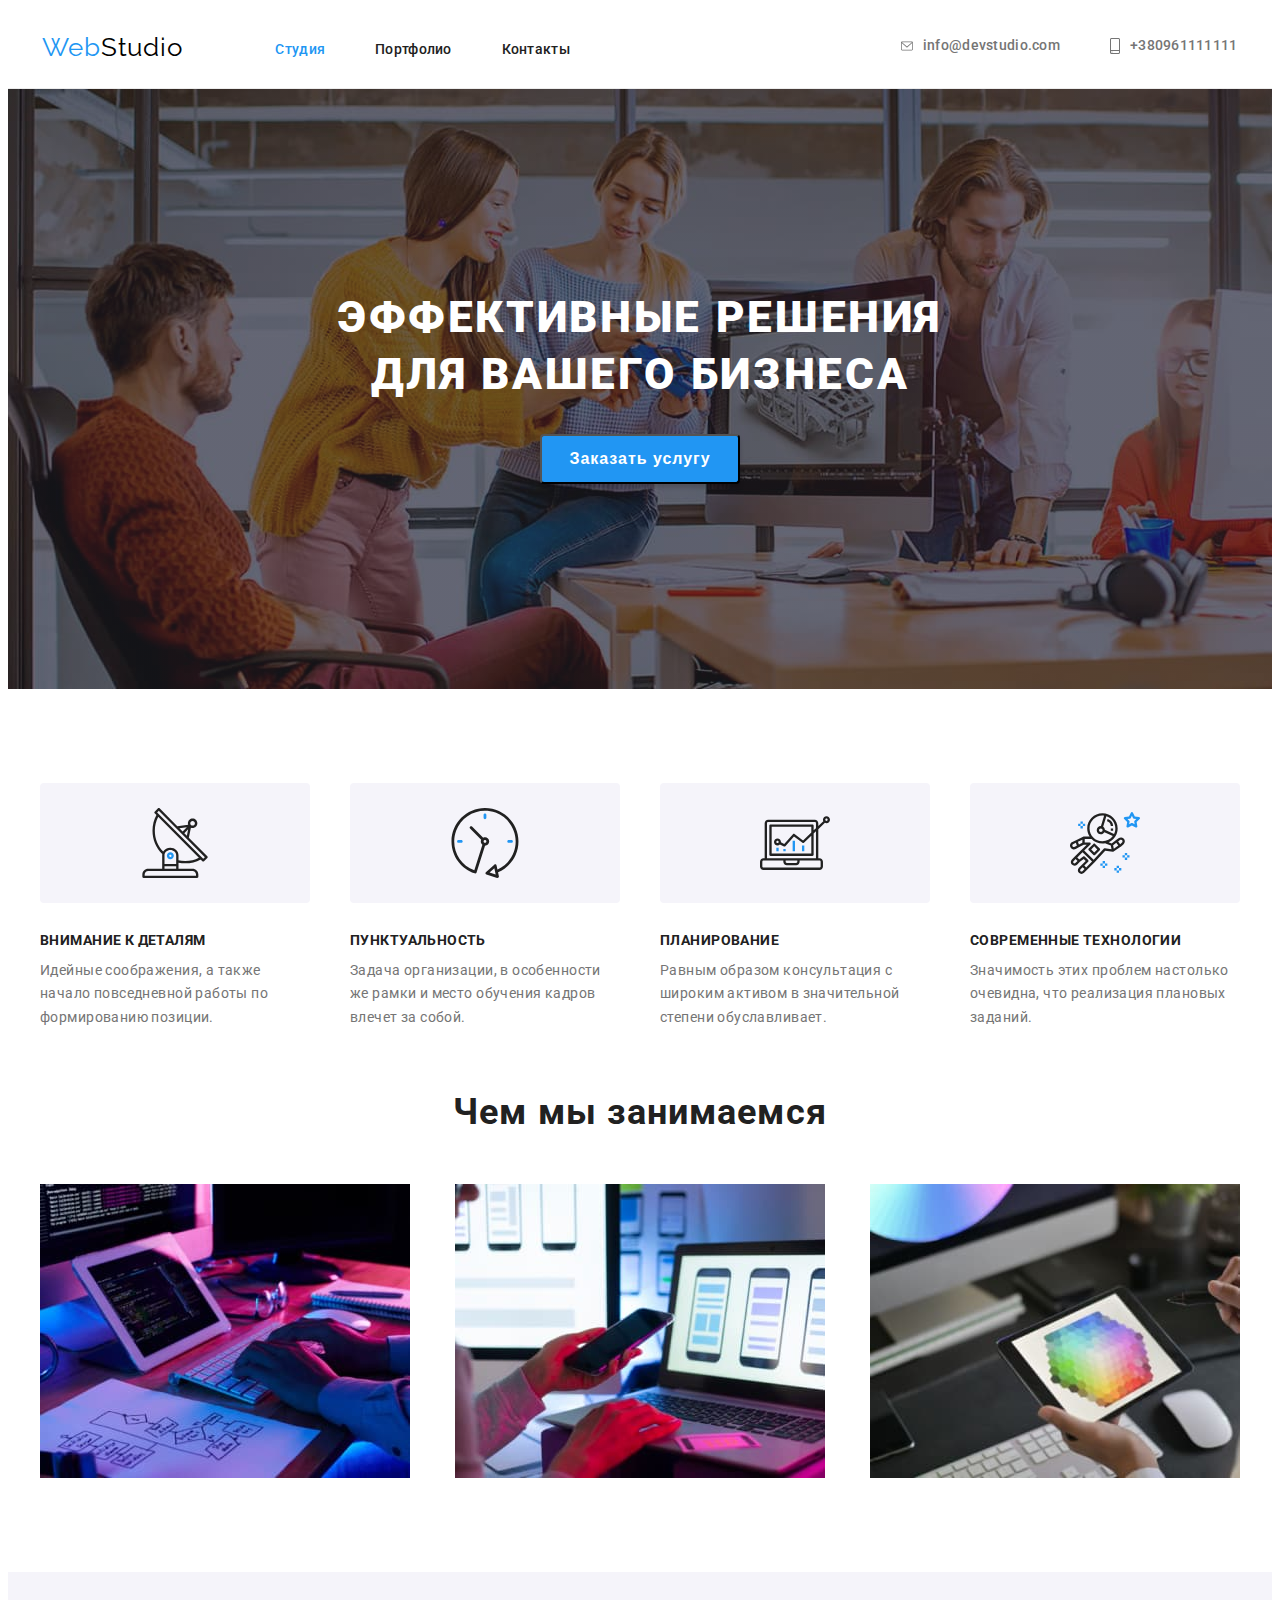
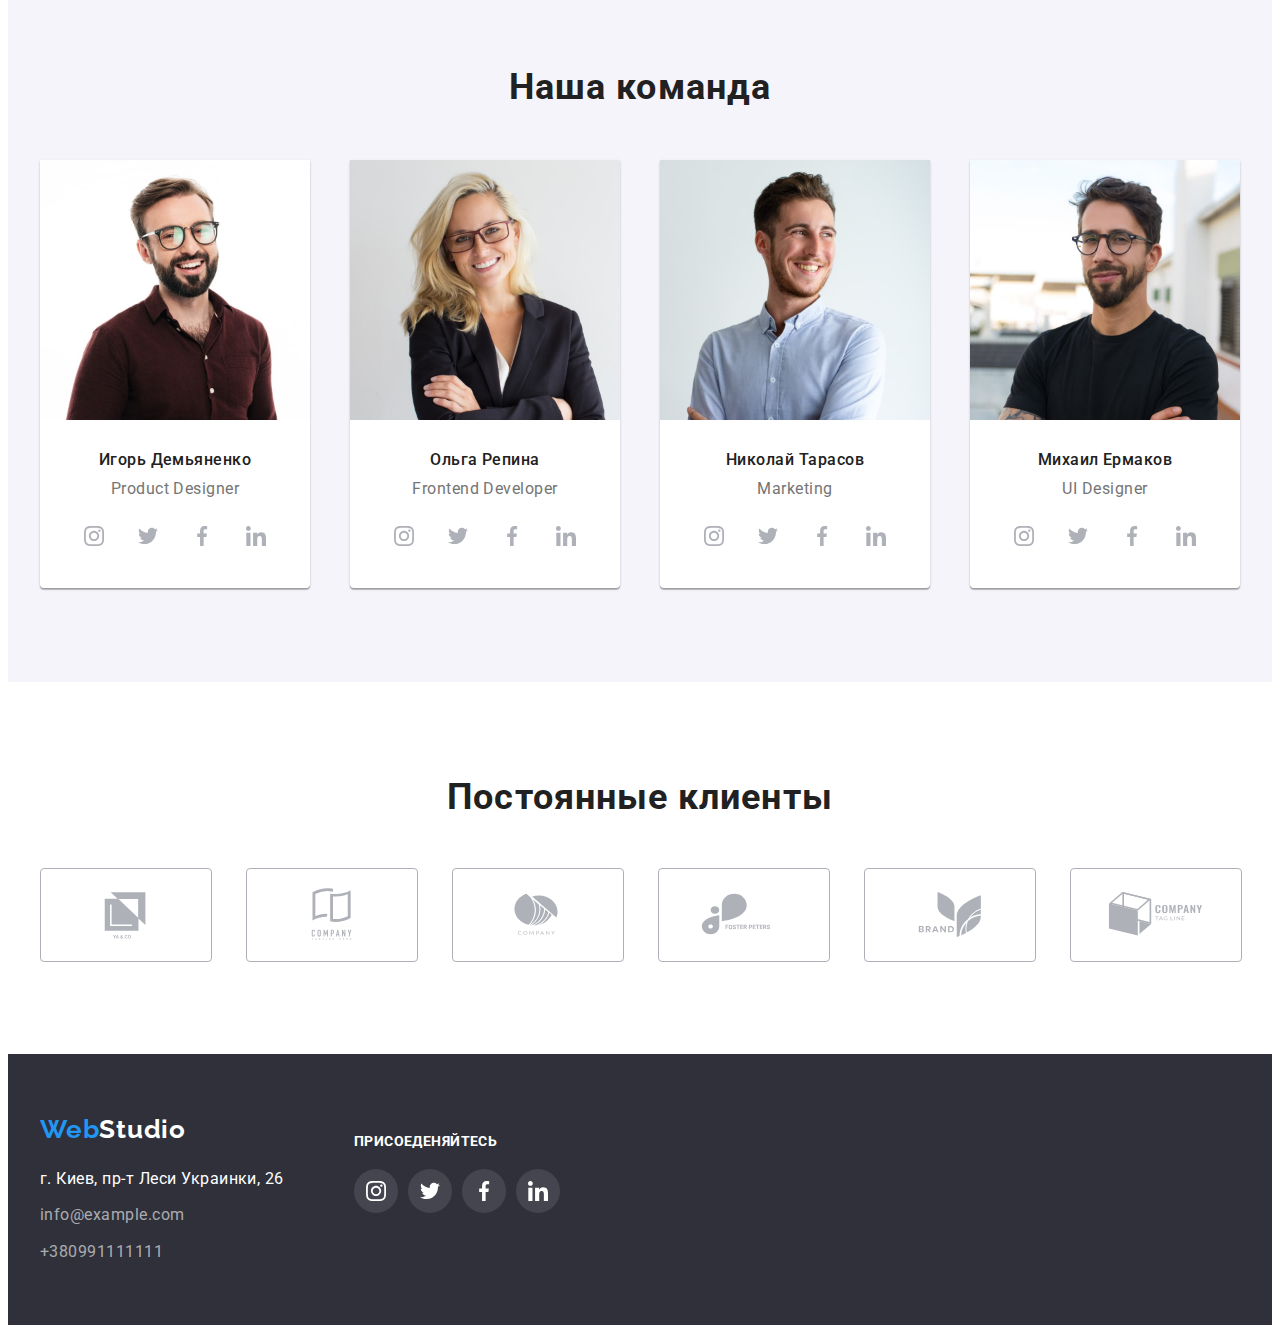
==== index.html @ 8c32306e "Add files via upload" ====
<!DOCTYPE html>
<html lang="ru">
<head>
    <meta charset="UTF-8">
    <meta http-equiv="X-UA-Compatible" content="IE=edge">
    <meta name="viewport" content="width=device-width, initial-scale=1.0">
    <title>Document</title>
    <link rel="preconnect" href="https://fonts.googleapis.com">
    <link rel="preconnect" href="https://fonts.gstatic.com" crossorigin>
    <link href="https://fonts.googleapis.com/css2?family=Raleway:wght@700&family=Roboto:wght@400;500;700;900&display=swap" rel="stylesheet">
    <link rel="stylesheet" href="https://cdnjs.cloudflare.com/ajax/libs/modern-normalize/1.1.0/modern-normalize.min.css" integrity="sha512-wpPYUAdjBVSE4KJnH1VR1HeZfpl1ub8YT/NKx4PuQ5NmX2tKuGu6U/JRp5y+Y8XG2tV+wKQpNHVUX03MfMFn9Q==" crossorigin="anonymous" referrerpolicy="no-referrer" />
    <link rel="stylesheet" href="./css/style.css">
</head>
<body class="body">

    <!--Шапка сайта-->

    <header class="head">
        <div class="header container">
           
            <a class="logo" href="index.html"> <span class="web-style">Web</span><span class="studio-style">Studio</span> </a>
     
            <nav class="nav-box">
                <ul class="nav-links">
                    <li class="nav-items"><a href="index.html" class="nav-link active-page">Студия</a></li>
                    <li class="nav-items"><a href="portfolio.html" class="nav-link">Портфолио</a></li>
                    <li class="nav-items"><a href="" class="nav-link">Контакты</a></li>
                </ul>
                <ul class="link-box">
                    <li class="mail">
                        <a href="mailto:info@devstudio.com" class="link-box_mail">
                            <svg class="card-icon" width="12" height="16">
                                <use href="./img/sprite.svg#icon-envelope"></use>
                            </svg>
                            info@devstudio.com
                        </a>
                    </li>
                    <li>
                        <a href="tel:+380961111111" class="link-box_phone">
                            <svg class="card-icon" width="10" height="16">
                                <use href="./img/sprite.svg#icon-smartphone"></use>
                            </svg>
                            +380961111111
                        </a>
                    </li>
                </ul>
            </nav>
        </div>

    </header>
       
    <main>
        
        <!-- Герой -->

        <section class="hero-box">
            <div class="container">
                <h1 class="slogan-box">Эффективные решения для вашего бизнеса</h1>
                <button type="button" class="button"> Заказать услугу</button>
            </div>
            
        </section>
        
        <!-- Инструменты работы -->
        
        <section class="work-tools">
            <div class="container">
                <ul class="work-tools_box">
                    <li class="work-tools_list">
                        <div class="work-tools-icon" href="#">
                            <svg class="tools-icon" width="70" height="70">
                                <use href="./img/symbol-defs.svg#icon-antenna" width="70" height="70"></use>
                            </svg>
                        </div>
                        <h3 class="work-tools_name">Внимание к деталям</h3>
                        <p class="work-tools_text">Идейные соображения, а также начало повседневной работы по формированию позиции.</p>
                    </li>
                    <li class="work-tools_list">
                        <div class="work-tools-icon" href="#">
                            <svg class="tools-icon" width="70" height="70">
                                <use href="./img/symbol-defs.svg#icon-clock" width="70" height="70"></use>
                            </svg>
                        </div>
                        <h3 class="work-tools_name">Пунктуальность</h3>
                        <p class="work-tools_text">Задача организации, в особенности же рамки и место обучения кадров влечет за собой.</p>
                    </li>
                    <li class="work-tools_list">
                        <div class="work-tools-icon" href="#">
                            <svg class="tools-icon" width="70" height="70">
                                <use href="./img/symbol-defs.svg#icon-diagram" width="70" height="70"></use>
                            </svg>
                        </div>
                        <h3 class="work-tools_name">Планирование</h3>
                        <p class="work-tools_text">Равным образом консультация с широким активом в значительной степени обуславливает.</p>
                    </li>
                    <li class="work-tools_list">
                        <div class="work-tools-icon" href="#">
                            <svg class="tools-icon" width="70" height="70">
                                <use href="./img/symbol-defs.svg#icon-astronaut" width="70" height="70"></use>
                            </svg>
                        </div>
                        <h3 class="work-tools_name">Современные технологии</h3>
                        <p class="work-tools_text">Значимость этих проблем настолько очевидна, что реализация плановых заданий.</p>
                    </li>
                </ul>
            </div>
        </section>
    
        <!--Чем занимаемся-->
        
        <section class="specification">
            <div class="container">
                <h2>Чем мы занимаемся</h2>
                <div class="specification-box">
                    <ul class="specification-list">
                        <li class="specification-item"><img src="./img/box1.jpg"
                            alt="Наша-спецификация-1"
                            width="370"
                            height="294"></li>
                        <li class="specification-item"><img src="./img/box2.jpg" 
                            alt="Наша-спецификация-2"
                            width="370"
                            height="294"></li>
                        <li class="specification-item"><img src="./img/box3.jpg" 
                            alt="Наша-спецификация-3"
                            width="370"
                            height="294"></li>
                    </ul>    
                </div>
            </div>
            
        </section>
        
        <!--Наша команда-->

        <section class="team">
            <h2 class="team-name">Наша команда</h2>
            <div class="container">
                <ul class="team-list">
                    <li class="team-item">
                        <div class="team-card">
                            <img src="./img/img1.jpg" alt="Игорь Демьяненко" 
                            width="270" 
                            height="260">
                            <h3 class="team-member-name">Игорь Демьяненко</h3>
                            <p class="team-member-specification">Product Designer</p>
                            <ul class="social-links">
                                <li class="social-link">
                                    <a class="link-icon" href="#">
                                        <svg class="social-icon" width="20" height="20">
                                            <use href="./img/sprite.svg#icon-instagram"></use>
                                        </svg>
                                    </a>
                                </li>
                                <li class="social-link">
                                    <a class="link-icon" href="#">
                                        <svg class="social-icon" width="20" height="20">
                                            <use href="./img/sprite.svg#icon-twitter"></use>
                                        </svg>
                                    </a>
                                </li>
                                <li class="social-link">
                                    <a class="link-icon" href="#">
                                        <svg class="social-icon" width="20" height="20">
                                            <use href="img/sprite.svg#icon-facebook"></use>
                                        </svg>
                                    </a>
                                </li>
                                <li class="social-link">
                                    <a class="link-icon" href="#">
                                        <svg class="social-icon" width="20" height="20">
                                            <use href="./img/sprite.svg#icon-linkedin"></use>
                                        </svg>
                                    </a>
                                </li>
                            </ul>
                        </div>
                        
                    </li>
                    <li class="team-item">
                        <div class="team-card">
                            <img src="./img/img2.jpg" alt="Ольга Репина"
                            width="270" 
                            height="260">
                            <h3 class="team-member-name">Ольга Репина</h3>
                            <p class="team-member-specification">Frontend Developer</p>
                            <ul class="social-links">
                                <li class="social-link">
                                    <a class="link-icon" href="#">
                                        <svg class="social-icon" width="20" height="20">
                                            <use href="./img/sprite.svg#icon-instagram"></use>
                                        </svg>
                                    </a>
                                </li>
                                <li class="social-link">
                                    <a class="link-icon" href="#">
                                        <svg class="social-icon" width="20" height="20">
                                            <use href="./img/sprite.svg#icon-twitter"></use>
                                        </svg>
                                    </a>
                                </li>
                                <li class="social-link">
                                    <a class="link-icon" href="#">
                                        <svg class="social-icon" width="20" height="20">
                                            <use href="img/sprite.svg#icon-facebook"></use>
                                        </svg>
                                    </a>
                                </li>
                                <li class="social-link">
                                    <a class="link-icon" href="#">
                                        <svg class="social-icon" width="20" height="20">
                                            <use href="./img/sprite.svg#icon-linkedin"></use>
                                        </svg>
                                    </a>
                                </li>
                            </ul>
                        </div>
                    </li>
                    <li class="team-item">
                        <div class="team-card">
                            <img src="./img/img3.jpg" alt="Николай Тарасов"
                            width="270" 
                            height="260">
                            <h3 class="team-member-name">Николай Тарасов</h3>
                            <p class="team-member-specification">Marketing</p>
                            <ul class="social-links">
                                <li class="social-link">
                                    <a class="link-icon" href="#">
                                        <svg class="social-icon" width="20" height="20">
                                            <use href="./img/sprite.svg#icon-instagram"></use>
                                        </svg>
                                    </a>
                                </li>
                                <li class="social-link">
                                    <a class="link-icon" href="#">
                                        <svg class="social-icon" width="20" height="20">
                                            <use href="./img/sprite.svg#icon-twitter"></use>
                                        </svg>
                                    </a>
                                </li>
                                <li class="social-link">
                                    <a class="link-icon" href="#">
                                        <svg class="social-icon" width="20" height="20">
                                            <use href="img/sprite.svg#icon-facebook"></use>
                                        </svg>
                                    </a>
                                </li>
                                <li class="social-link">
                                    <a class="link-icon" href="#">
                                        <svg class="social-icon" width="20" height="20">
                                            <use href="./img/sprite.svg#icon-linkedin"></use>
                                        </svg>
                                    </a>
                                </li>
                            </ul>
                        </div>
                    </li>
                    <li class="team-item">
                        <div class="team-card">
                            <img src="./img/img4.jpg" alt="Михаил Ермаков"
                            width="270" 
                            height="260">
                            <h3 class="team-member-name">Михаил Ермаков</h3>
                            <p class="team-member-specification">UI Designer</p>
                            <ul class="social-links">
                                <li class="social-link">
                                    <a class="link-icon" href="#">
                                        <svg class="social-icon" width="20" height="20">
                                            <use href="./img/sprite.svg#icon-instagram"></use>
                                        </svg>
                                    </a>
                                </li>
                                <li class="social-link">
                                    <a class="link-icon" href="#">
                                        <svg class="social-icon" width="20" height="20">
                                            <use href="./img/sprite.svg#icon-twitter"></use>
                                        </svg>
                                    </a>
                                </li>
                                <li class="social-link">
                                    <a class="link-icon" href="#">
                                        <svg class="social-icon" width="20" height="20">
                                            <use href="img/sprite.svg#icon-facebook"></use>
                                        </svg>
                                    </a>
                                </li>
                                <li class="social-link">
                                    <a class="link-icon" href="#">
                                        <svg class="social-icon" width="20" height="20">
                                            <use href="./img/sprite.svg#icon-linkedin"></use>
                                        </svg>
                                    </a>
                                </li>
                            </ul>
                        </div>
                    </li>
                </ul>
            </div>
        </section>

        <!-- Постоянные клиенты -->

        <section class="regular-customers">
            <div class="container">
                <h2 class="customers-name">Постоянные клиенты</h2>
                <ul class="customer-box">
                    <li class="customers-list">
                        <a class="customer-link" href="#">
                            <svg width="106" height="60">
                                <use href="img/sprite.svg#icon-Logo1"></use>
                            </svg>
                        </a>
                    </li>
                    <li class="customers-list">
                        <a class="customer-link" href="#">
                            <svg width="106" height="60">
                                <use href="img/sprite.svg#icon-Logo2"></use>
                            </svg>
                        </a>
                    </li>
                    <li class="customers-list">
                        <a class="customer-link" href="#">
                            <svg width="106" height="60">
                                <use href="img/sprite.svg#icon-Logo3"></use>
                            </svg>
                        </a>
                    </li>
                    <li class="customers-list">
                        <a class="customer-link" href="#">
                            <svg width="106" height="60">
                                <use href="img/sprite.svg#icon-Logo4"></use>
                            </svg>
                        </a>
                    </li>
                    <li class="customers-list">
                        <a class="customer-link" href="#">
                            <svg width="106" height="60">
                                <use href="img/sprite.svg#icon-Logo5"></use>
                            </svg>
                        </a>
                    </li>
                    <li class="customers-list">
                        <a class="customer-link" href="#">
                            <svg width="106" height="60">
                                <use href="img/sprite.svg#icon-Logo6"></use>
                            </svg>
                        </a>
                    </li>
                </ul>
            </div>
        </section>
    </main>

    <!-- Футер -->

    
    <footer class="footer">
        <div class="container column">
            <div class="nav-footer">
                <a class="logo-footer" href="index.html"> <span class="web-style-footer">Web</span><span class="studio-style-footer">Studio</span> </a>
                <address>
                    <ul>
                        <li class="footer-box">
                            <p class="footer-link location">г. Киев, пр-т Леси Украинки, 26</p>
                        </li>
                        <li class="footer-box">
                            <a class="footer-link" href="mailto:info@example.com">info@example.com</a>
                        </li>
                        <li class="footer-box">
                            <a class="footer-link" href="tel:+380991111111">+380991111111</a>
                        </li>
                    </ul>
                </address>
            </div>
            <div>
                <h4 class="footer-icon-name">ПРИСОЕДЕНЯЙТЕСЬ</h4>
                <ul class="social-links in-footer">
                    <li class="social-link">
                        <a class="link-icon foot" href="#">
                            <svg class="social-icon in-foot" width="20" height="20">
                                <use href="./img/sprite.svg#icon-instagram"></use>
                            </svg>
                        </a>
                    </li>
                    <li class="social-link">
                        <a class="link-icon foot" href="#">
                            <svg class="social-icon in-foot" width="20" height="20">
                                <use href="./img/sprite.svg#icon-twitter"></use>
                            </svg>
                        </a>
                    </li>
                    <li class="social-link">
                        <a class="link-icon foot" href="#">
                            <svg class="social-icon in-foot" width="20" height="20">
                                <use href="img/sprite.svg#icon-facebook"></use>
                            </svg>
                        </a>
                    </li>
                    <li class="social-link">
                        <a class="link-icon foot" href="#">
                            <svg class="social-icon in-foot" width="20" height="20">
                                <use href="./img/sprite.svg#icon-linkedin"></use>
                            </svg>
                        </a>
                    </li>
                </ul>
            </div>
        </div>
    </footer>

</body>
</html>
---- css/style.css ----
:root {
    --theme-colour: #2196F3;

    --text-primary: #212121;
    --text-secondary: #757575;
    
    --primary-font: "Roboto";
    --secondary-font: "Raleway";
}

body {
    font-family: var(--primary-font);
}

ul,li {
    list-style: none;
    margin: 0px;
}

a {text-decoration: none;}

address {font-style: normal;}

h1,h2,h3,p{
    margin: auto;
}

img{
    display: block;
    margin: 0;
}

ul,li{
    padding: 0px;
}

h2{
    font-weight: bold;
    font-size: 36px;
    line-height: 1.2;
    text-align: center;
    letter-spacing: 0.03em;
    color: var(--text-primary);
    }
.container{
    width: 1200px;
    margin-left: auto;
    margin-right: auto;
    padding-left: 15px;
    padding-right: 15px;
        
    }

/*Стилизирование хедера*/

    .head{
        border-bottom: 1px solid #ECECEC;
    }

    .header{
        display: flex;
        align-items: center;
        justify-content: center;
        left: 0px;
        top: 80px;
        
    }
    
    .logo{
        font-family: var(--secondary-font), sans-serif;
        font-style: normal;
        font-size: 26px;
        line-height: 1.2;
        letter-spacing: 0.03em;
        margin-right: 93px;
        padding-top: 24px;
        padding-bottom: 25px;  
        }

    .nav-links{
        display: flex;
        margin: 0;
        margin-right: 331px;
    }
    .nav-box{
        background: #FFFFFF;
        display: flex;
        align-items: center;
        
    }
    .web-style{
        color: #2196F3;
    }
    .studio-style{
        color: #000000;
    }
    .nav-items:not(:last-child){
        margin-right: 50px;
    }

    .nav-link:hover,
    .nav-link:focus{
        color: var(--theme-colour);
        }

    .nav-link{
        font-family: var(--primary-font);
        font-style: normal;
        font-weight: 500;
        font-size: 14px;
        line-height: 1.1;
        letter-spacing: 0.02em;
        color: var(--text-primary);
    }

    .active-page{
        color: var(--theme-colour);
    }

    .link-box{
        display: flex;
        margin-left: auto;
    }
    
    .card-icon{
        fill: #757575;
        margin-right: 10px;
    }
    
    
    .link-box_mail,
    .link-box_phone{
        font-family: var(--primary-font);
        font-style: normal;
        font-weight: 500;
        font-size: 14px;
        line-height: 1.1;
        letter-spacing: 0.02em;
        color: var(--text-secondary); 
        display: inline-flex;
    }

    .link-box_mail:hover .card-icon,
    .link-box_mail:focus .card-icon{
        fill: var(--theme-colour);
    }
    .link-box_phone:hover .card-icon,
    .link-box_phone:focus .card-icon{
        fill: var(--theme-colour);
    }
    .link-box_mail:hover,
    .link-box_mail:focus,
    .link-box_phone:hover,
    .link-box_phone:focus{
        color: var(--theme-colour);
    }

    
    .link-box_mail{
        margin-right: 50px;
    }

    .hero-box{
        height: 600px;
        background: #2F303A;
        margin: auto;
        background-image: linear-gradient(to right, rgba(47, 48, 58, 0.4), rgba(47, 48, 58, 0.4)), url(../img/background_image.jpg);
        max-width: 1600px;
    }

    .slogan-box{
        font-weight: 900;
        font-size: 44px;
        line-height: 1.3;
        text-align: center;
        letter-spacing: 0.06em;
        text-transform: uppercase;
        color: #FFFFFF;
        width: 696px;
        padding-top: 200px;
        margin-bottom: 30px;
        }

    .button{
        width: 200px;
        height: 50px;
        background: #2196F3;
        box-shadow: 0px 4px 4px rgba(0, 0, 0, 0.15);
        border-radius: 4px;
        font-weight: bold;
        font-size: 16px;
        line-height: 30px;
        letter-spacing: 0.06em;
        color: #FFFFFF;
        margin: auto;
        display: block;
        }

    .button:hover{
        color: #188CE8;
    }
  
        /* Стилизирование инструментов работы */

    .work-tools{ 
        padding-bottom: 94px;
        padding-top: 94px;
    }

    .work-tools_list{
        width: 270px;
        height: 120px;
    }
    
    .work-tools_box{
        display: flex;
        justify-content: space-between;
    }
    
    .tools-icon{
        
        display: flex;
        align-items: center;
        justify-content: center;
        
    }
    .work-tools-icon{
        display: flex;
        align-items: center;
        justify-content: center;
        background: #F5F4FA;
        border-radius: 4px;
        width: 100%;
        height: 100%;
        margin-bottom: 30px
    }


    .work-tools_name{
        font-weight: bold;
        font-size: 14px;
        line-height: 1.1;
        letter-spacing: 0.03em;
        text-transform: uppercase;
        color: var(--text-primary);
        margin-bottom: 10px;
        }

    .work-tools_text{
        font-weight: normal;
        font-size: 14px;
        line-height: 1.7;
        letter-spacing: 0.03em;
        color:  var(--text-secondary);
        }
    
    /* Чем занимаемся */

    
    .specification{
        padding-top: 94px; 
        padding-bottom: 94px;
    }

    .specification-box{
        display: flex;
        margin-top: 50px;
    }
    .specification-list{
        width: 1200px;
        display: flex;
        justify-content: space-between;
        margin: 0px;
    }
    .specification-item{
        display: flex;
        display: inline-block;
        
    }
    
    /* Стилизироваие блока структуры команды */
        
    .team{
        background: #F5F4FA;
        padding-top: 94px;
        padding-bottom: 94px;
    }
    .team-name{
        margin-bottom: 50px;
        
    }
    
    .team-member-name{
        font-weight: 500;
        font-size: 16px;
        line-height: 1.2;
        letter-spacing: 0.03em;
        color: var(--text-primary);
        display: flex;
        justify-content: center;
        margin-top: 30px;
        }

    .team-list{
        display: flex;
        justify-content: space-between;
        margin: 0px;
        
    }
    .team-item{
        background: #FFFFFF;
        box-shadow: 0px 1px 3px rgba(0, 0, 0, 0.12), 0px 1px 1px rgba(0, 0, 0, 0.14), 0px 2px 1px rgba(0, 0, 0, 0.2);
        border-radius: 0px 0px 4px 4px 
    }
    .team-card{
        margin-bottom: 30px;
    }

    .team-member-specification{
        font-weight: normal;
        font-size: 16px;
        line-height: 1.2;
        letter-spacing: 0.03em;
        color: var(--text-secondary);
        padding-top: 10px;
        display: flex;
        justify-content: center;
    }
    .social-links{
        display: flex;
        justify-content: space-between;
        margin-left: 32px;
        margin-right: 32px;
        margin-top: 16px;
    }
    .social-link{
      display: flex;  
        
    }
    
    .link-icon:hover .social-icon,
    .link-icon:focus .social-icon {
        fill: #FFFFFF;
    }
    .link-icon:hover, .link-icon:focus {
        background-color: #2196F3;
    }
    .link-icon{
        display: inline-flex;
        align-items: center;
        justify-content: center;
        width: 44px;
        height: 44px;
        border-radius: 50%;
    }

    .social-icon{
        fill: #AFB1B8;
    }
    

    /* Постоянные клиенты */
        
    .regular-customers{
        padding-top: 94px;
        padding-bottom: 94px;
    }
    .customers-name{
        font-family: Roboto;
        font-style: normal;
        font-weight: bold;
        font-size: 36px;
        line-height: 42px;
        text-align: center;
        letter-spacing: 0.03em;
        color: #212121;

    }
    .customer-link{
        width: 100%;
        height: 100%;
        fill: #AFB1B8;
        display: flex;
        justify-content: center;
        align-items: center;
        border: 1px solid #AFB1B8;
        border-radius: 4px;
    }
    .customer-link:focus,
    .customer-link:hover{
        border-color: #2196F3;
        fill: #2196F3;
    }
    .customer-box{
        display: flex;
        justify-content: space-between;
        margin-top: 50px;
    }
    .customers-list{
        width: 170px;
        height: 92px;
        box-sizing: border-box;
        

    }
    

        /* Стилизирование футера */
    
    .footer{
        background: #2F303A;
        padding-top: 60px;
        padding-bottom: 60px;
        
    }

    .column{
        display: flex;
    }
     
    .logo-footer{
        display: inline-block;
        font-family: Raleway, sans-serif;
        font-style: normal;
        font-weight: 700;
        font-size: 26px;
        line-height: 1.2;
        letter-spacing: 0.03em;
        margin-bottom: 20px;
        }

    .footer-link{
        display: flex;
        font-style: normal;
        font-weight: 400;
        line-height: 1.7;
        letter-spacing: 0.03em;
        color: rgba(255, 255, 255, 0.6);
        }

    .nav-footer{
        margin-right: 70px;
    }

    .location{
        color: #FFFFFF;
    }
    .in-footer{
        margin-left: 0px;
    }
    .in-foot{
        fill: #FFFFFF;
    }

    .foot{
        background: rgba(255, 255, 255, 0.1);
        margin-right: 10px;
    }
    
    .footer-box{
        margin-bottom: 9px;
        }

    .footer-box:last-child {
        margin-bottom: 0;
        }
    

    .studio-style-footer{
        font-weight: bold;
        font-size: 26px;
        line-height: 1.2;
        letter-spacing: 0.03em;
        color: #FFFFFF;
        }

    .logo-footer{
        font-weight: bold;
        font-size: 26px;
        line-height: 1.2;
        letter-spacing: 0.03em;
        color: #FFFFFF;
        }

    .web-style-footer{
        font-family: var(--secondary-font), sans-serif;
        font-size: 26px;
        line-height: 1.2;
        letter-spacing: 0.03em;
        color: #2196F3;
        }

    .footer-icon-name{
        color: #FFFFFF;
        margin-bottom: 20px;
        font-family: Roboto;
        font-style: normal;
        font-weight: bold;
        font-size: 14px;
        line-height: 16px;
        letter-spacing: 0.03em;
    }
    

   

    /* Стилизирование кнопок портфолио */

    .buttons{
        display: flex;
        justify-content: center;
        margin-bottom: 50px;
    }

    .button-portfolio{
        font-family: var(--primary-font);
        font-weight: 500;
        font-size: 16px;
        line-height: 1.6;
        text-align: center;
        letter-spacing: 0.03em; 
        color: var(--text-primary);
        margin-right: 5px;
        padding-left: 22px;
        padding-right: 22px;
        height: 38px;
        background: #F5F4FA;
        border-radius: 4px;
        border: none;
    }
    .button-portfolio:hover,
    .button-portfolio:focus {
        background-color: var(--theme-colour);
        color: #FFFFFF;
        box-shadow: 0px 1px 1px rgba(0, 0, 0, 0.12), 0px 4px 4px rgba(0, 0, 0, 0.06), 1px 4px 6px rgba(0, 0, 0, 0.16);
    }

    .project{
        display: flex;
        flex-wrap: wrap;
        
    }

    .project-name{
        font-family: var(--primary-font);
        font-style: normal;
        font-weight: bold;
        font-size: 18px;
        line-height: 2;
        letter-spacing: 0.06em;
        color: var(--text-primary);
        
    }
   .project-work{
        font-family: var(--primary-font);
        font-style: normal;
        font-weight: normal;
        font-size: 16px;
        line-height: 1.8;
        letter-spacing: 0.03em;
        color: var(--text-secondary);
        
    }
    .project-list{
        background: #FFFFFF;
        box-sizing: border-box;
        margin-bottom: 30px;
        margin-right: 30px;
    }
    .project-list:focus,
    .project-list:hover {
        box-shadow: 0px 1px 1px rgba(0, 0, 0, 0.12), 0px 4px 4px rgba(0, 0, 0, 0.06), 1px 4px 6px rgba(0, 0, 0, 0.16);
    }
    .project-list:nth-child(3n+3) {
        margin-right: 0px;
    }
    
    .project-text{
       padding: 20px 24px 20px 24px; 
       border: 1px solid #EEEEEE;
    }
    .portfolio-box{
        
        padding-bottom: 89px;
        padding-top: 99px;
        margin-bottom: 34px;
    }
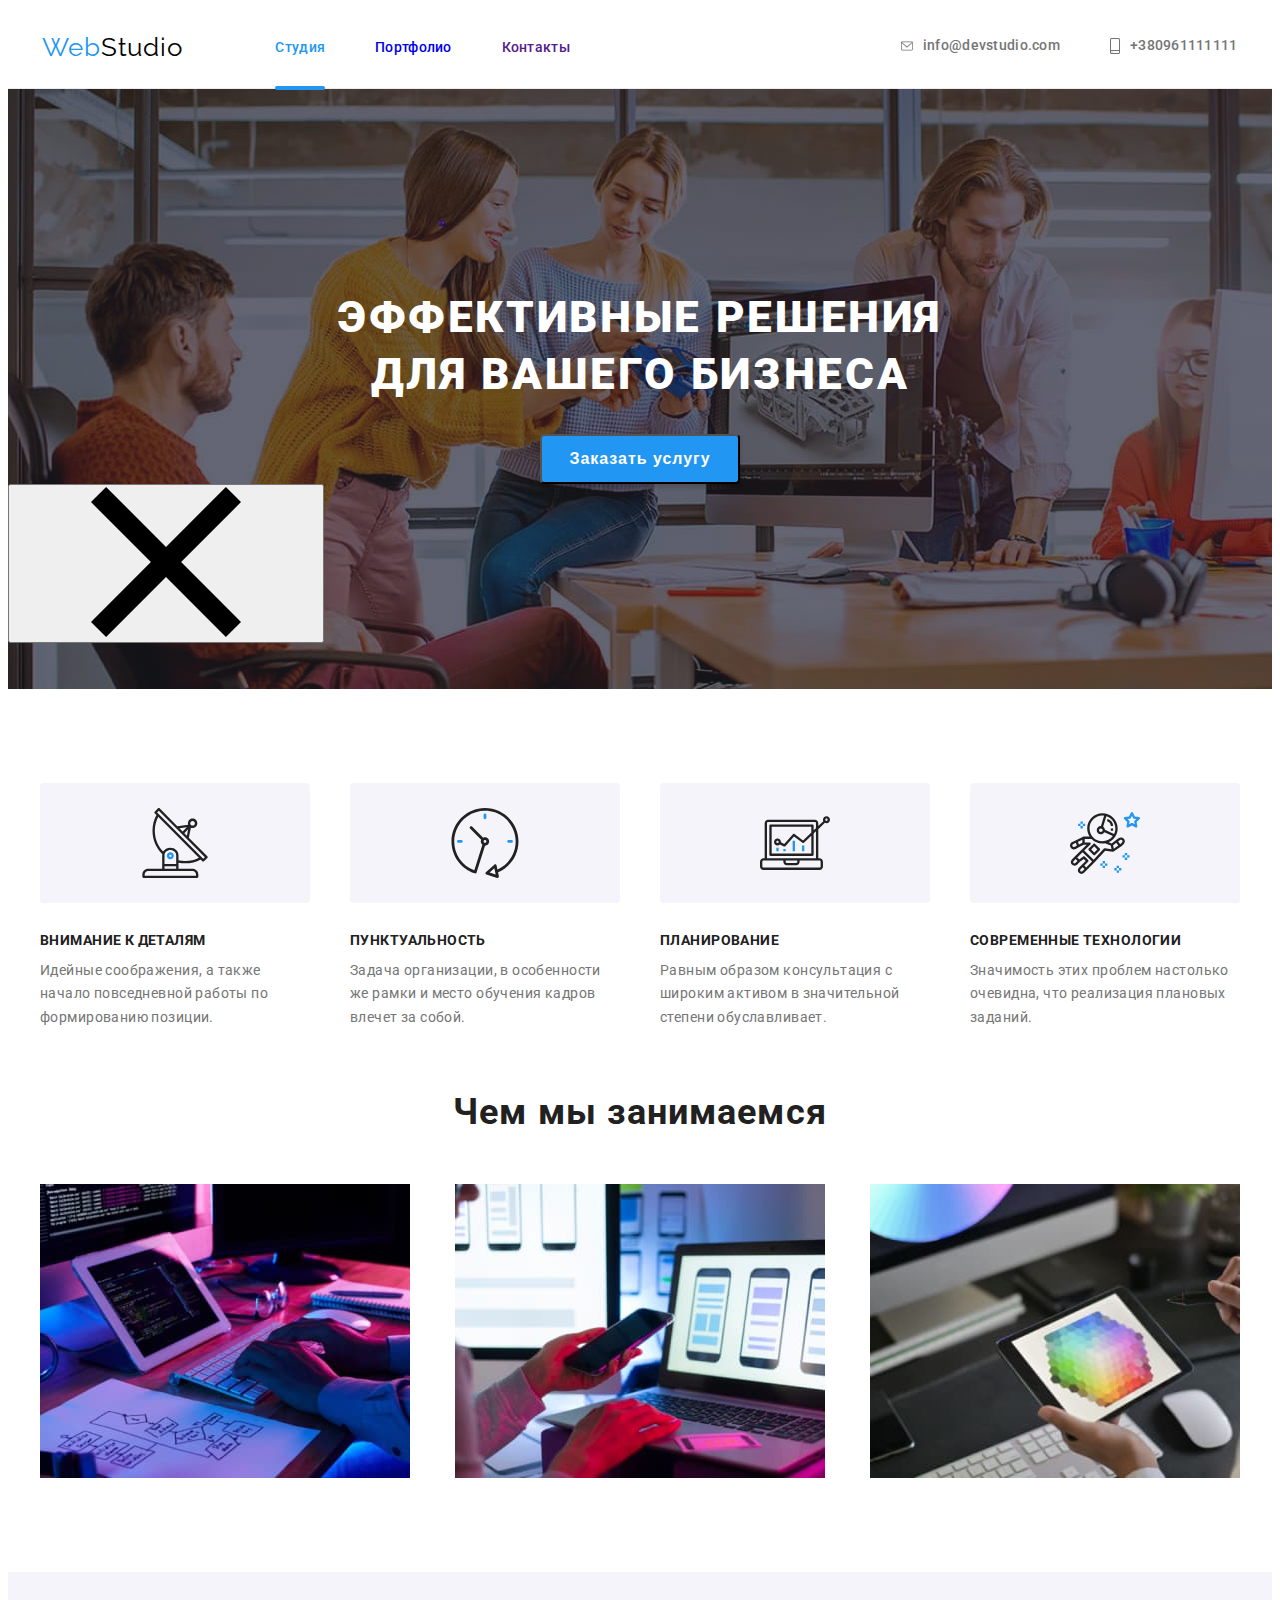
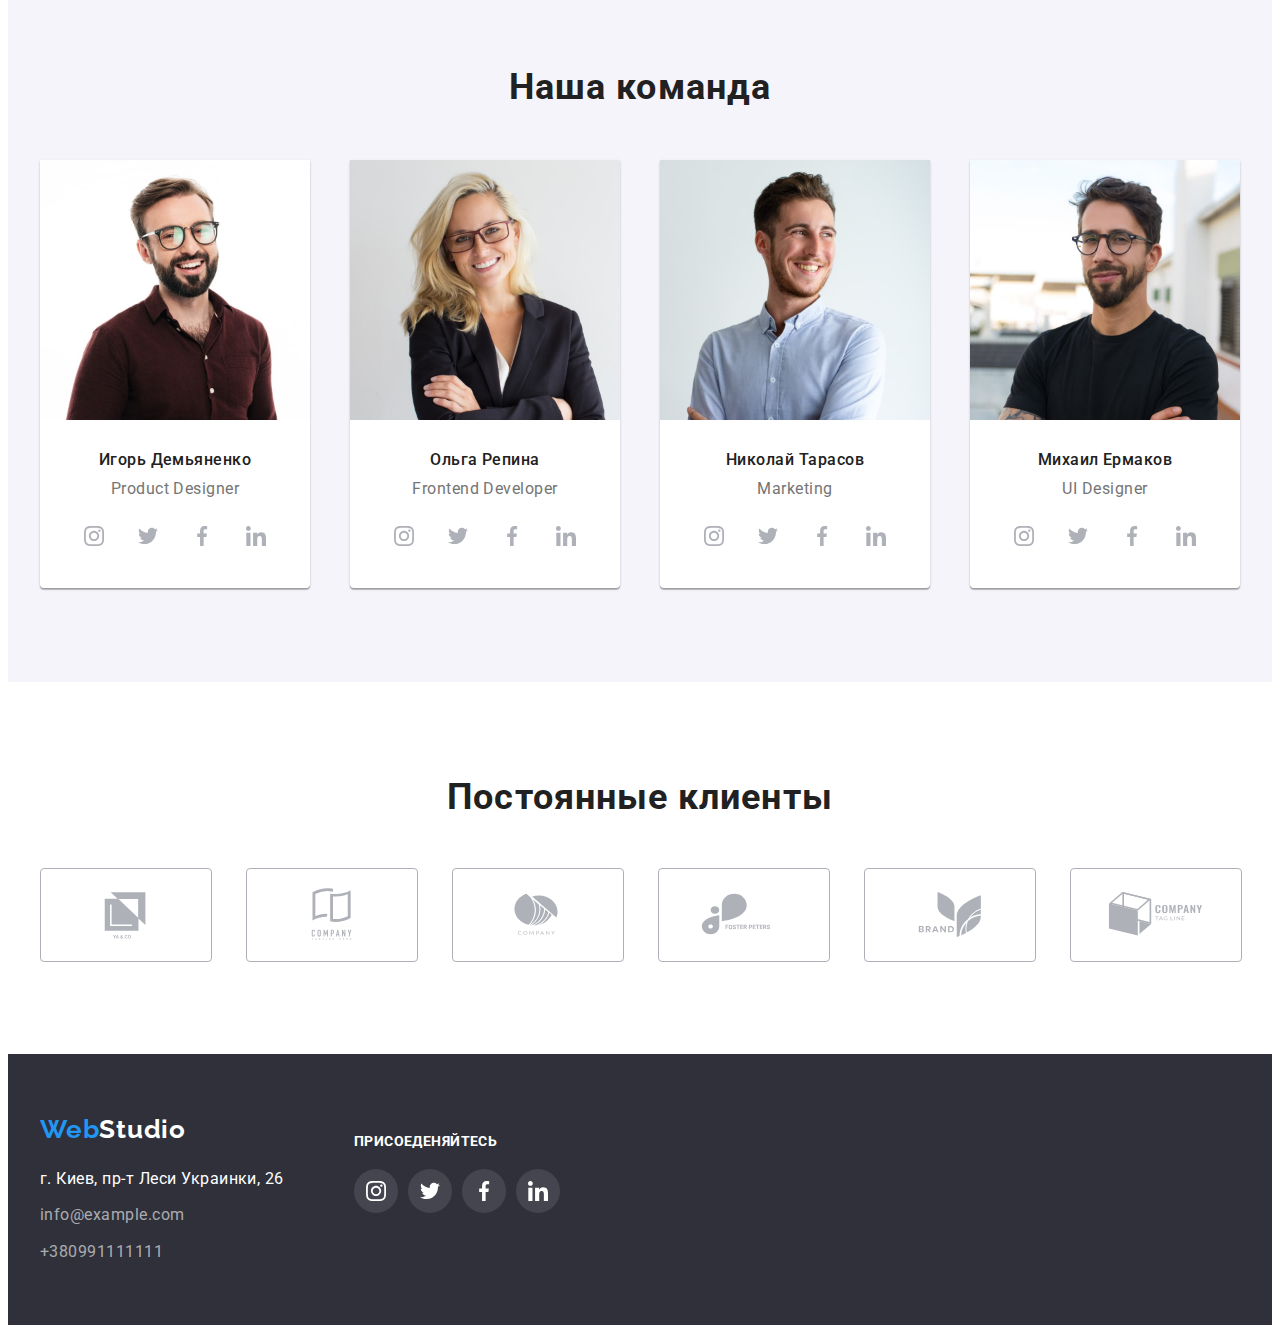
==== commit 740bac1f: "22,05,,,22,12" ====
--- a/index.html
+++ b/index.html
@@ -56,9 +56,15 @@
         <section class="hero-box">
             <div class="container">
                 <h1 class="slogan-box">Эффективные решения для вашего бизнеса</h1>
-                <button type="button" class="button"> Заказать услугу</button>
-            </div>
-            
+                <button type="button" class="button" data-modal-open> Заказать услугу</button>
+            </div>
+            <div data-modal>
+                <button data-modal-close>
+                    <svg>
+                        <use href="./img/closed.svg#icon-Vector-1"></use>
+                    </svg>
+                </button>
+            </div>
         </section>
         
         <!-- Инструменты работы -->
@@ -407,7 +413,7 @@
             </div>
         </div>
     </footer>
-
+    <script src="./js/modal.js"></script>
 </body>
 </html>
 
--- a/css/style.css
+++ b/css/style.css
@@ -110,11 +110,23 @@
         font-size: 14px;
         line-height: 1.1;
         letter-spacing: 0.02em;
-        color: var(--text-primary);
-    }
+        transition: 250ms cubic-bezier(0.4, 0, 0.2, 1);
+    }
+    
 
     .active-page{
         color: var(--theme-colour);
+    }
+    .active-page::after {
+        content: "";
+        display: block;
+        position: relative;
+        top: 30px;
+        bottom: auto;
+        width: 100%;
+        height: 4px;
+        border-radius: 4px;
+        background-color: #2196F3;
     }
 
     .link-box{
@@ -138,6 +150,7 @@
         letter-spacing: 0.02em;
         color: var(--text-secondary); 
         display: inline-flex;
+        transition: 250ms cubic-bezier(0.4, 0, 0.2, 1);
     }
 
     .link-box_mail:hover .card-icon,
@@ -194,6 +207,7 @@
         color: #FFFFFF;
         margin: auto;
         display: block;
+        transition: 250ms cubic-bezier(0.4, 0, 0.2, 1);
         }
 
     .button:hover{
@@ -222,8 +236,8 @@
         display: flex;
         align-items: center;
         justify-content: center;
-        
-    }
+    }
+
     .work-tools-icon{
         display: flex;
         align-items: center;
@@ -352,10 +366,12 @@
         width: 44px;
         height: 44px;
         border-radius: 50%;
+        transition: 250ms cubic-bezier(0.4, 0, 0.2, 1);
     }
 
     .social-icon{
         fill: #AFB1B8;
+        transition: 250ms cubic-bezier(0.4, 0, 0.2, 1);
     }
     
 
@@ -385,6 +401,7 @@
         align-items: center;
         border: 1px solid #AFB1B8;
         border-radius: 4px;
+        transition: 250ms cubic-bezier(0.4, 0, 0.2, 1);
     }
     .customer-link:focus,
     .customer-link:hover{
@@ -527,6 +544,7 @@
         background: #F5F4FA;
         border-radius: 4px;
         border: none;
+        transition: 250ms cubic-bezier(0.4, 0, 0.2, 1);
     }
     .button-portfolio:hover,
     .button-portfolio:focus {
@@ -571,6 +589,39 @@
     .project-list:hover {
         box-shadow: 0px 1px 1px rgba(0, 0, 0, 0.12), 0px 4px 4px rgba(0, 0, 0, 0.06), 1px 4px 6px rgba(0, 0, 0, 0.16);
     }
+    .portfolio-description{
+        position: relative;
+        overflow: hidden;
+    }
+    .description{
+        transition: 250ms cubic-bezier(0.4, 0, 0.2, 1);
+    }
+    .description-text{
+        width: 100%;
+        height: 100%;
+        background: rgba(33, 150, 243, 0.9);
+        position: absolute;
+        left: 0;
+        top: 0;
+        font-family: Roboto;
+        font-style: normal;
+        font-weight: normal;
+        font-size: 18px;
+        line-height: 28px;
+        letter-spacing: 0.03em;
+        color: #FFFFFF;
+        padding: 24px 63px;
+        transform: translateY(100%);
+        transition: transform 250ms cubic-bezier(0.4, 0, 0.2, 1);
+    }
+    .description:hover .description-text {
+        transform: translateY(0);
+        opacity: 1;
+    }
+    .description:focus .description-text {
+        transform: translateY(0);
+        opacity: 1;
+    }
     .project-list:nth-child(3n+3) {
         margin-right: 0px;
     }
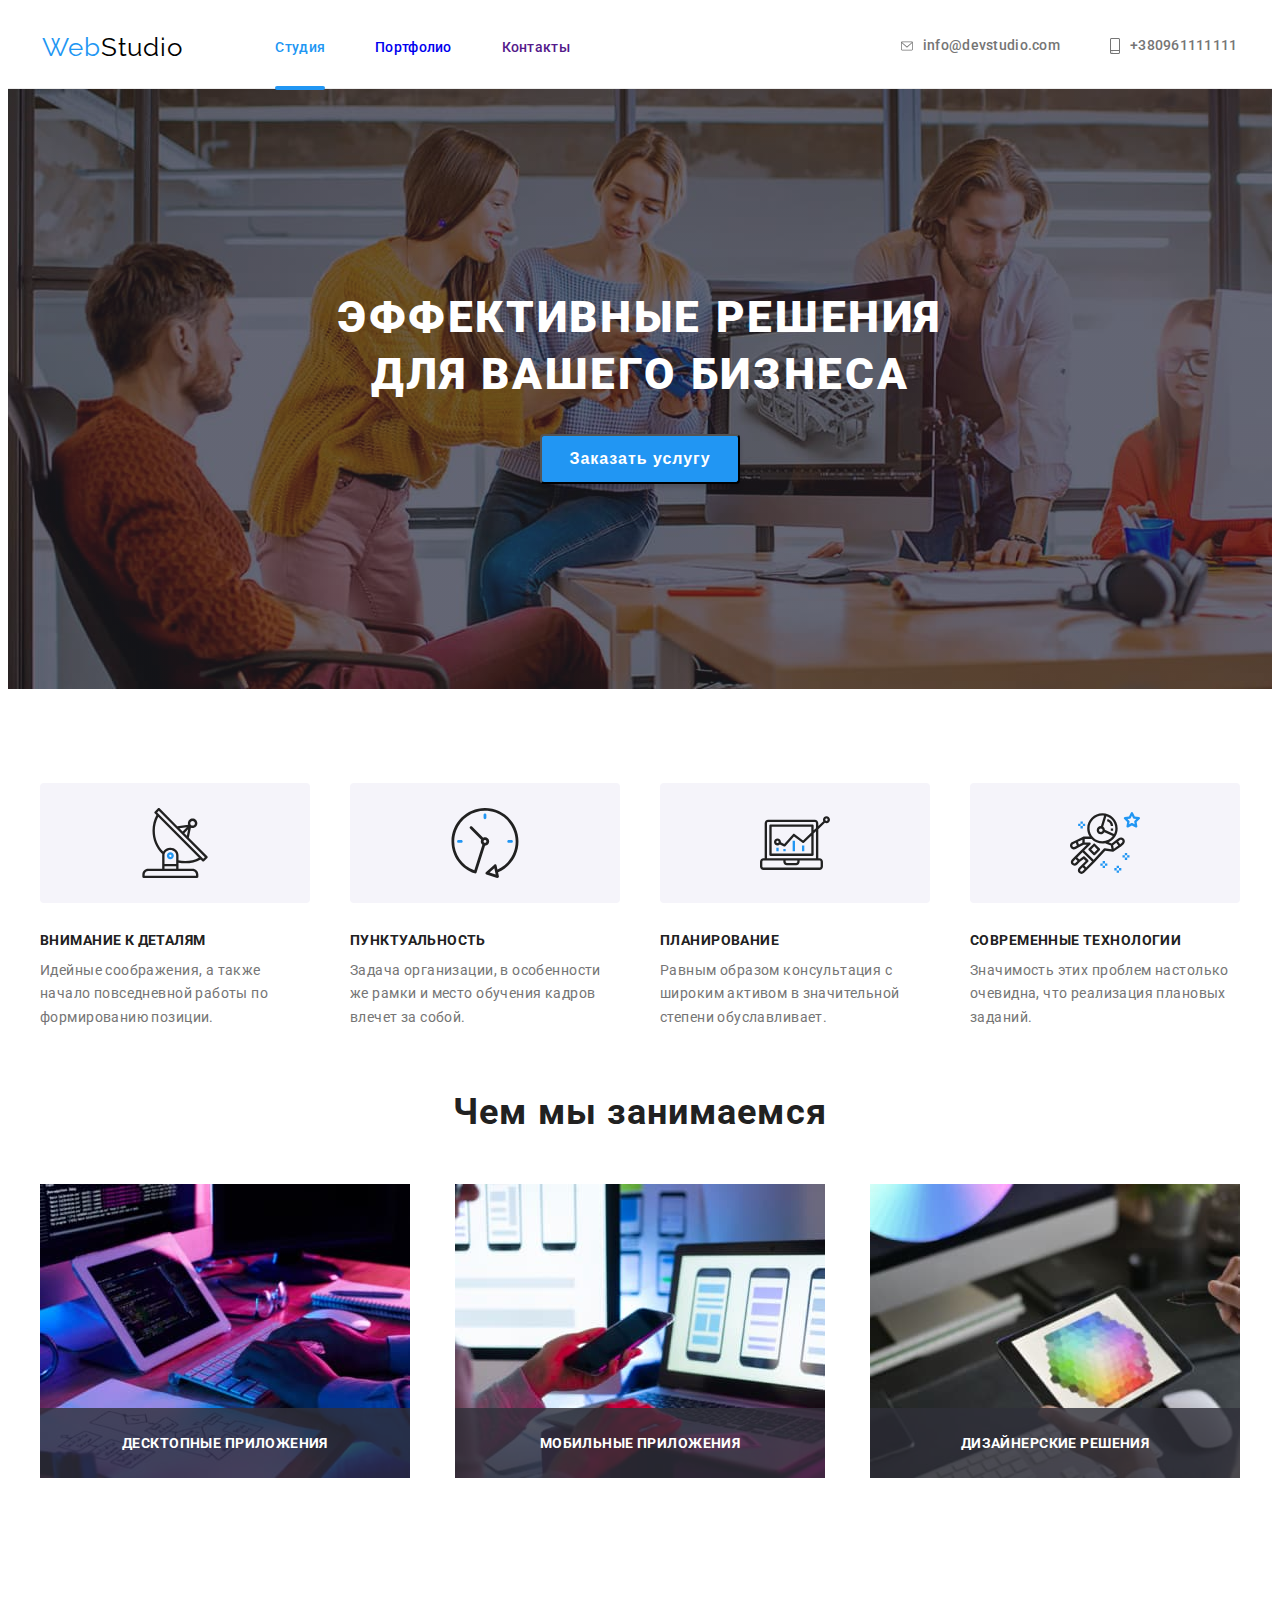
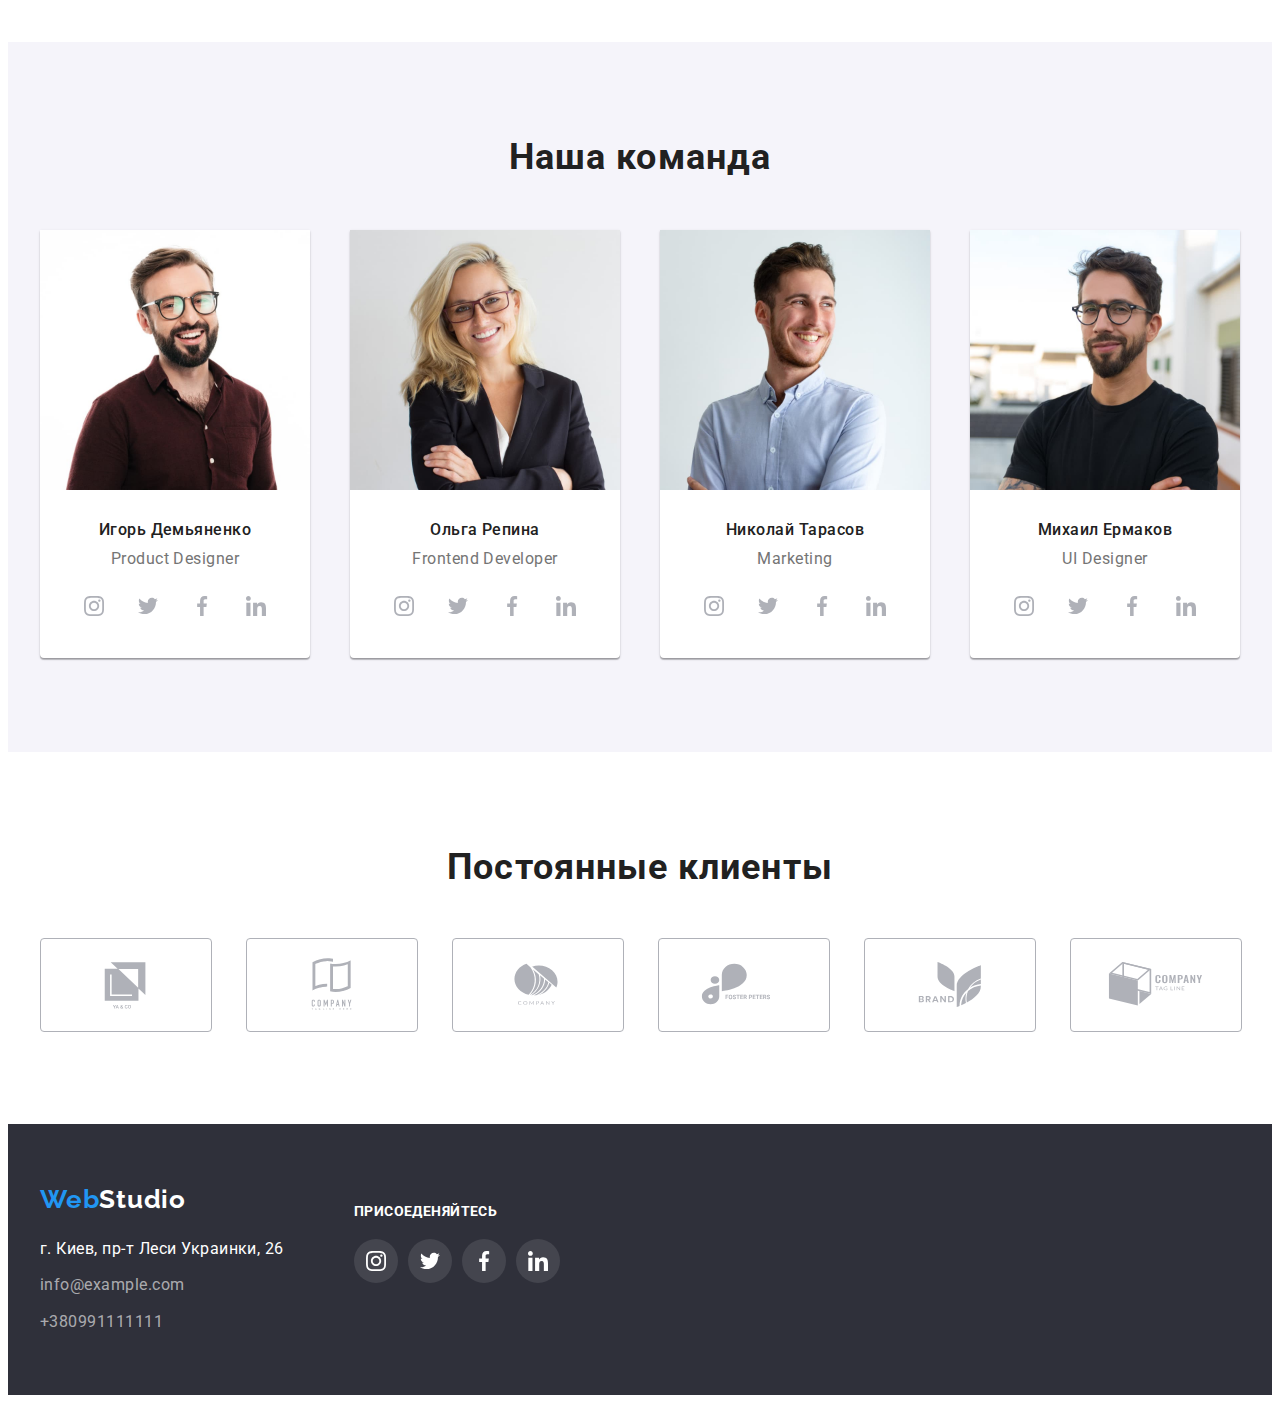
==== commit 0bdb2c0b: "21,15,,,23,12" ====
--- a/index.html
+++ b/index.html
@@ -58,12 +58,14 @@
                 <h1 class="slogan-box">Эффективные решения для вашего бизнеса</h1>
                 <button type="button" class="button" data-modal-open> Заказать услугу</button>
             </div>
-            <div data-modal>
-                <button data-modal-close>
-                    <svg>
-                        <use href="./img/closed.svg#icon-Vector-1"></use>
-                    </svg>
-                </button>
+            <div class="backdrop is-hidden" data-modal>
+                <div class="modal">
+                    <button class="closet-button" type="button" data-modal-close>
+                        <svg class="closed-icon">
+                            <use href="./img/closed.svg#icon-Vector-1"></use>
+                        </svg>
+                    </button>
+                </div>
             </div>
         </section>
         
@@ -119,18 +121,46 @@
                 <h2>Чем мы занимаемся</h2>
                 <div class="specification-box">
                     <ul class="specification-list">
-                        <li class="specification-item"><img src="./img/box1.jpg"
-                            alt="Наша-спецификация-1"
-                            width="370"
-                            height="294"></li>
-                        <li class="specification-item"><img src="./img/box2.jpg" 
-                            alt="Наша-спецификация-2"
-                            width="370"
-                            height="294"></li>
-                        <li class="specification-item"><img src="./img/box3.jpg" 
-                            alt="Наша-спецификация-3"
-                            width="370"
-                            height="294"></li>
+
+                        <li class="specification-item">
+                            <div>
+                                <img src="./img/box1.jpg"
+                                alt="Наша-спецификация-1"
+                                width="370"
+                                height="294">
+                            </div>
+
+                            <div class="specification-text">
+                                <p>Десктопные приложения</p>
+                            </div>
+                        </li>
+
+                        <li class="specification-item">
+                            <div>
+                                <img src="./img/box2.jpg" 
+                                alt="Наша-спецификация-2"
+                                width="370"
+                                height="294">
+                            </div>
+
+                            <div class="specification-text">
+                                <p>Мобильные приложения</p>
+                            </div>
+                        </li>
+
+                        <li class="specification-item">
+                            <div>
+                                <img src="./img/box3.jpg" 
+                                alt="Наша-спецификация-3"
+                                width="370"
+                                height="294">
+                            </div>
+                            
+                            <div class="specification-text">
+                                <p>Дизайнерские решения</p>
+                            </div>
+                        </li>
+
                     </ul>    
                 </div>
             </div>
--- a/css/style.css
+++ b/css/style.css
@@ -172,7 +172,7 @@
     .link-box_mail{
         margin-right: 50px;
     }
-
+    
     .hero-box{
         height: 600px;
         background: #2F303A;
@@ -213,6 +213,61 @@
     .button:hover{
         color: #188CE8;
     }
+    
+        /* Модальное окно */
+
+    .backdrop.is-hidden {
+        visibility: hidden;
+        opacity: 0;
+        pointer-events: none;
+    }
+    .backdrop{
+        position: absolute;
+        width: 100%;
+        height: 100%;
+        left: 0px;
+        top: 0px;
+        background: rgba(0, 0, 0, 0.2);
+
+        opacity: 1;
+        visibility: visible;
+        transition: 250ms cubic-bezier(0.4, 0, 0.2, 1);
+    }
+    
+    .modal{
+        position: absolute;
+        top: 50%;
+        left: 50%;
+        transform: translate(-50%, -50%);
+        width: 528px;
+        height: 581px;
+        opacity: 2;
+        background: #FFFFFF;
+        box-shadow: 0px 1px 3px rgba(0, 0, 0, 0.12), 0px 1px 1px rgba(0, 0, 0, 0.14), 0px 2px 1px rgba(0, 0, 0, 0.2);
+        border-radius: 4px; 
+    }
+    .closet-button{
+        width: 30px;
+        height: 30px;
+        left: 1026px;
+        top: 229px;
+        transform: translate(492px, 8px);
+
+        background: #FFFFFF;
+        border: 1px solid rgba(0, 0, 0, 0.1);
+        border-radius: 50%;
+        box-sizing: border-box;
+    }
+    .closed-icon{
+        left: 22.22%;
+        right: 16.67%;
+        top: 16.67%;
+        bottom: 22.22%;
+        width: 9px;
+        height: 9px;
+
+        fill: #000000;
+    }
   
         /* Стилизирование инструментов работы */
 
@@ -289,7 +344,24 @@
     .specification-item{
         display: flex;
         display: inline-block;
-        
+    }
+
+    .specification-text{
+        font-family: Roboto;
+        font-style: normal;
+        font-weight: bold;
+        font-size: 14px;
+        line-height: 16px;
+        text-align: center;
+        letter-spacing: 0.03em;
+        text-transform: uppercase;
+        width: 370px;
+        height: 70px;
+        transform: translateY(-100%);
+        display: -webkit-inline-box;
+
+        color: #FFFFFF;
+        background: rgba(47, 48, 58, 0.8);
     }
     
     /* Стилизироваие блока структуры команды */
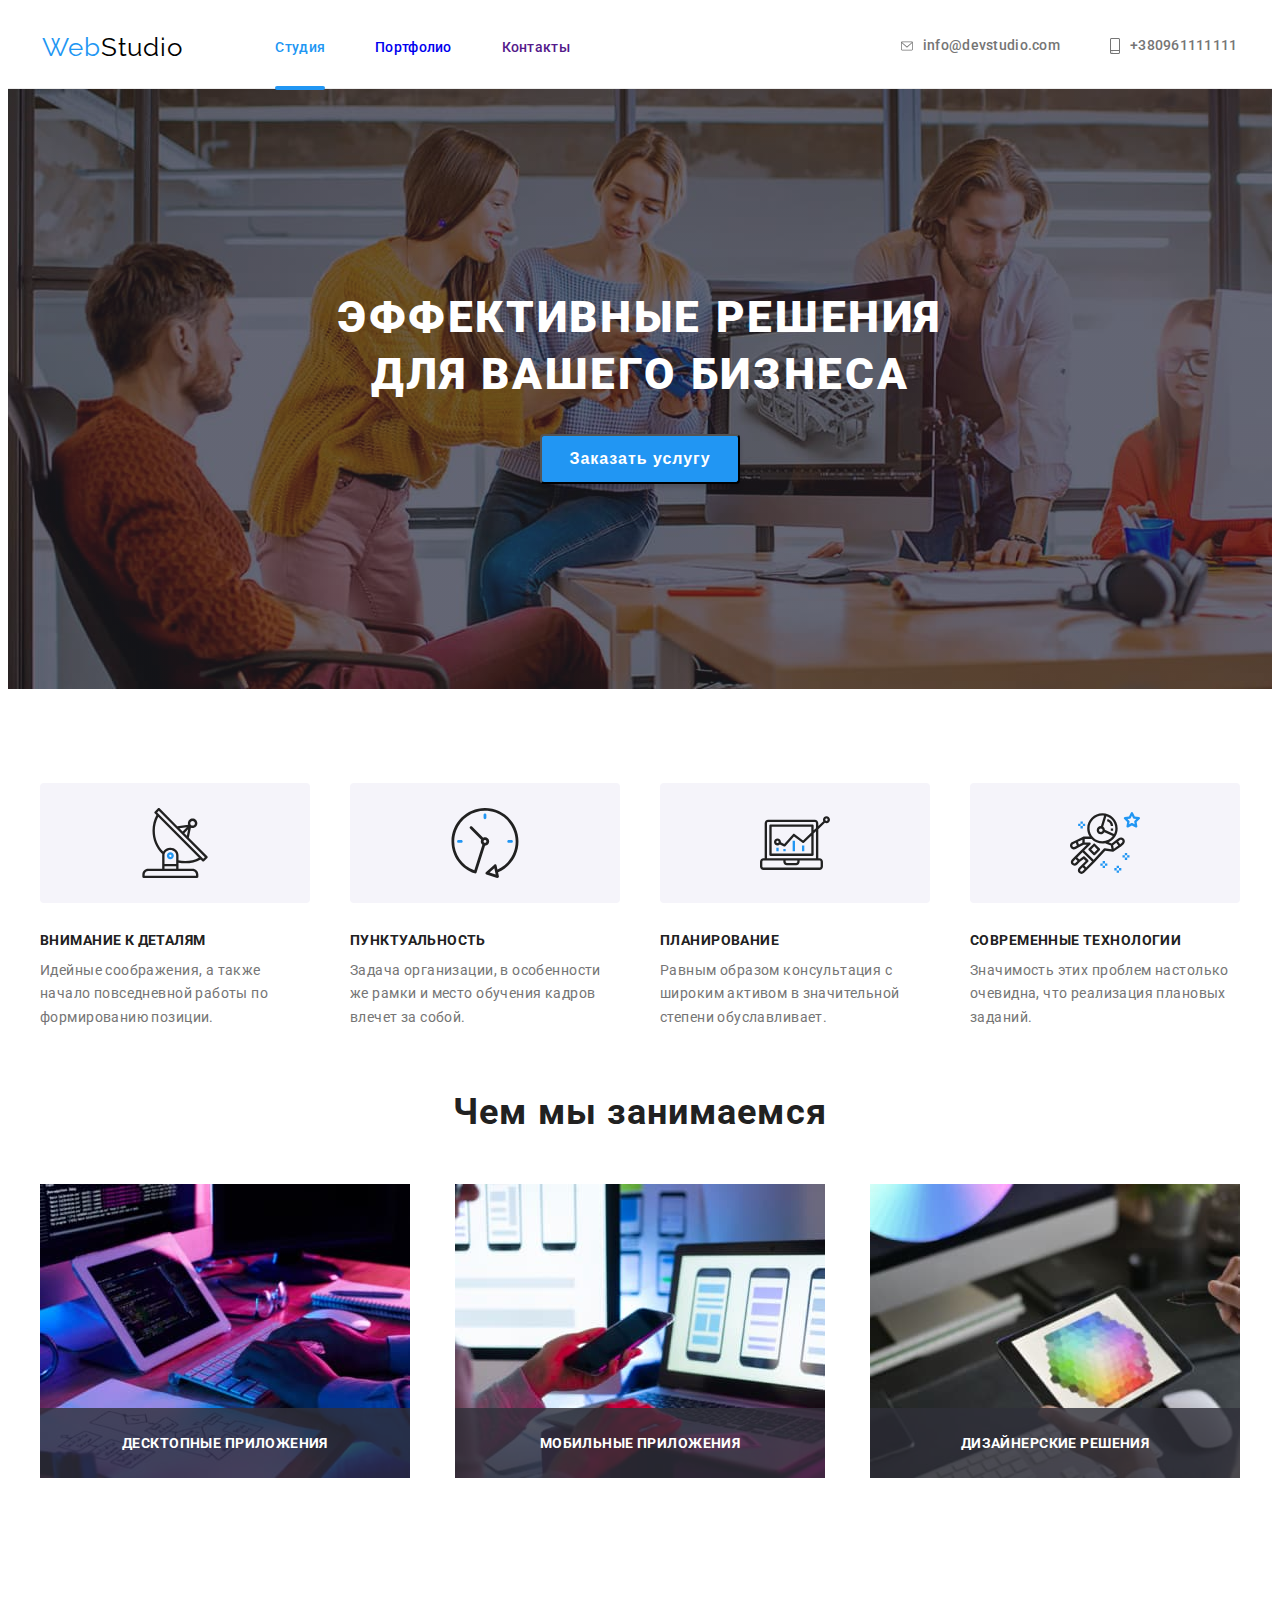
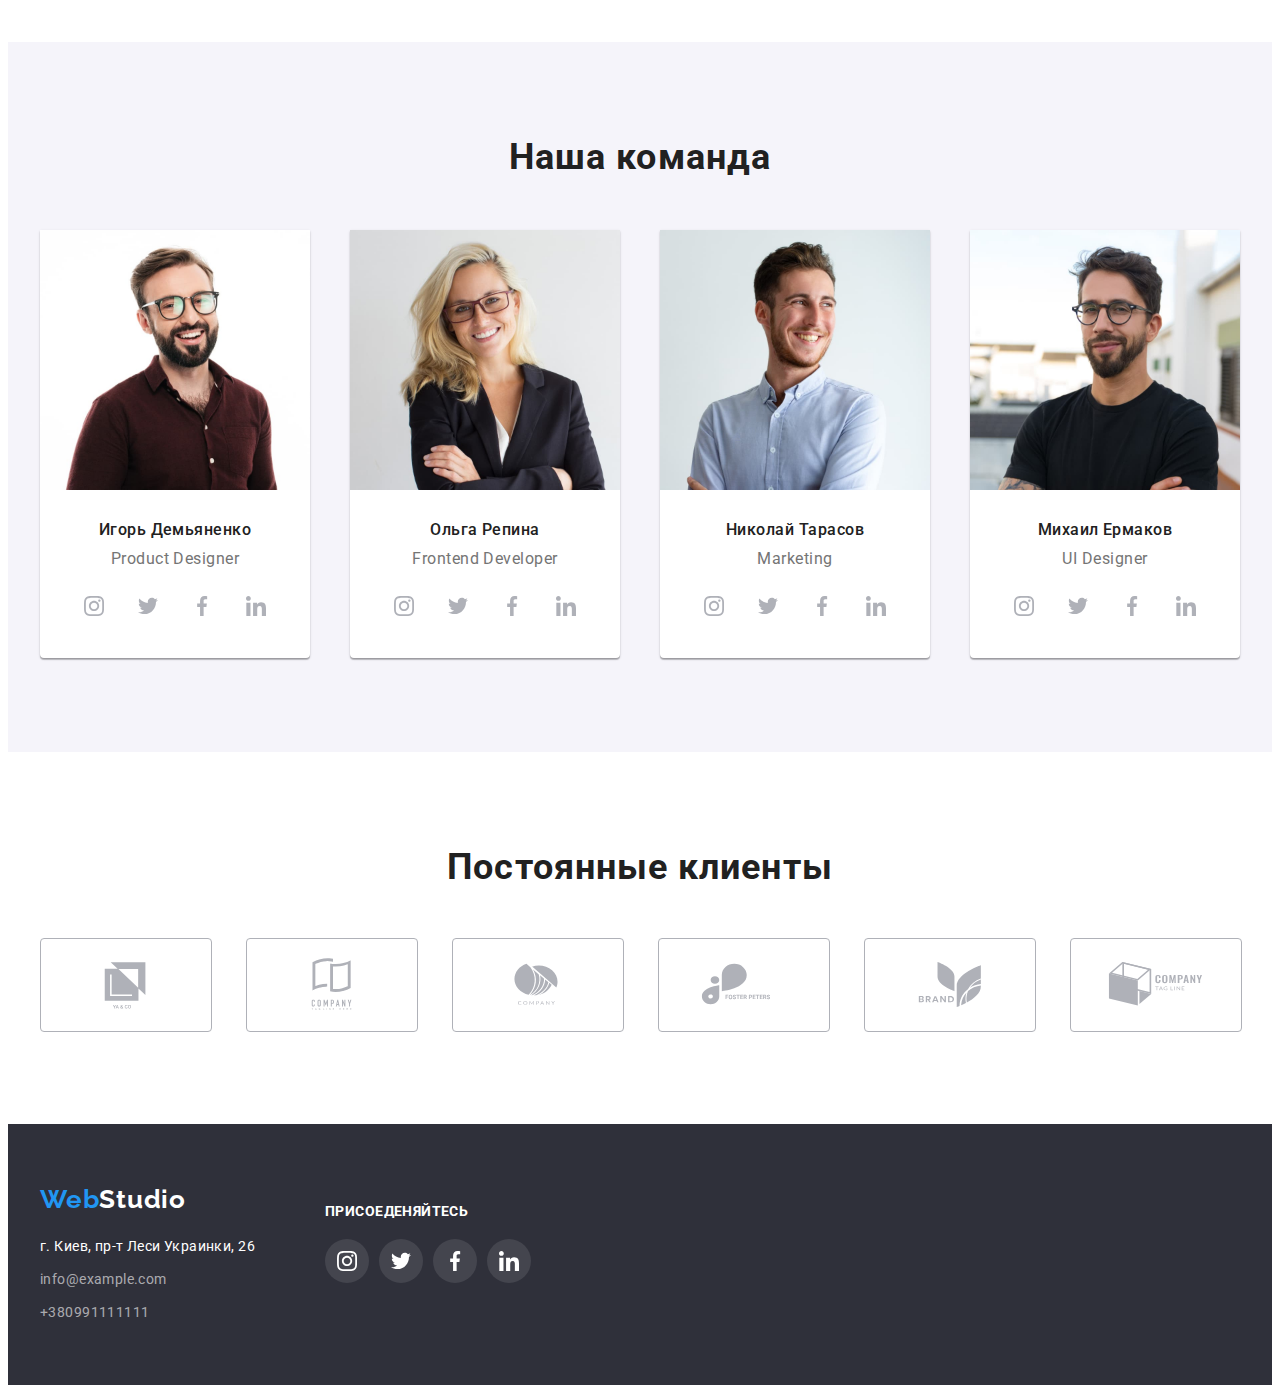
==== commit 5bed6be6: "16,22,,,25,12" ====
--- a/index.html
+++ b/index.html
@@ -60,8 +60,8 @@
             </div>
             <div class="backdrop is-hidden" data-modal>
                 <div class="modal">
-                    <button class="closet-button" type="button" data-modal-close>
-                        <svg class="closed-icon">
+                    <button class="close-button" type="button" data-modal-close>
+                        <svg class="close-icon">
                             <use href="./img/closed.svg#icon-Vector-1"></use>
                         </svg>
                     </button>
--- a/css/style.css
+++ b/css/style.css
@@ -228,11 +228,12 @@
         left: 0px;
         top: 0px;
         background: rgba(0, 0, 0, 0.2);
-
+        z-index: 1;
         opacity: 1;
         visibility: visible;
         transition: 250ms cubic-bezier(0.4, 0, 0.2, 1);
     }
+
     
     .modal{
         position: absolute;
@@ -246,7 +247,7 @@
         box-shadow: 0px 1px 3px rgba(0, 0, 0, 0.12), 0px 1px 1px rgba(0, 0, 0, 0.14), 0px 2px 1px rgba(0, 0, 0, 0.2);
         border-radius: 4px; 
     }
-    .closet-button{
+    .close-button{
         width: 30px;
         height: 30px;
         left: 1026px;
@@ -258,19 +259,24 @@
         border-radius: 50%;
         box-sizing: border-box;
     }
-    .closed-icon{
+    
+    .close-icon{
         left: 22.22%;
         right: 16.67%;
         top: 16.67%;
         bottom: 22.22%;
         width: 9px;
         height: 9px;
-
+        
         fill: #000000;
     }
-  
-        /* Стилизирование инструментов работы */
-
+    
+    .close-button:hover .close-icon,
+    .close-button:focus .close-icon {
+        fill: #2196F3;
+    }
+    /* Стилизирование инструментов работы */
+    
     .work-tools{ 
         padding-bottom: 94px;
         padding-top: 94px;
@@ -522,10 +528,12 @@
         display: flex;
         font-style: normal;
         font-weight: 400;
+        font-size: 14px;
         line-height: 1.7;
         letter-spacing: 0.03em;
         color: rgba(255, 255, 255, 0.6);
         }
+        
 
     .nav-footer{
         margin-right: 70px;
